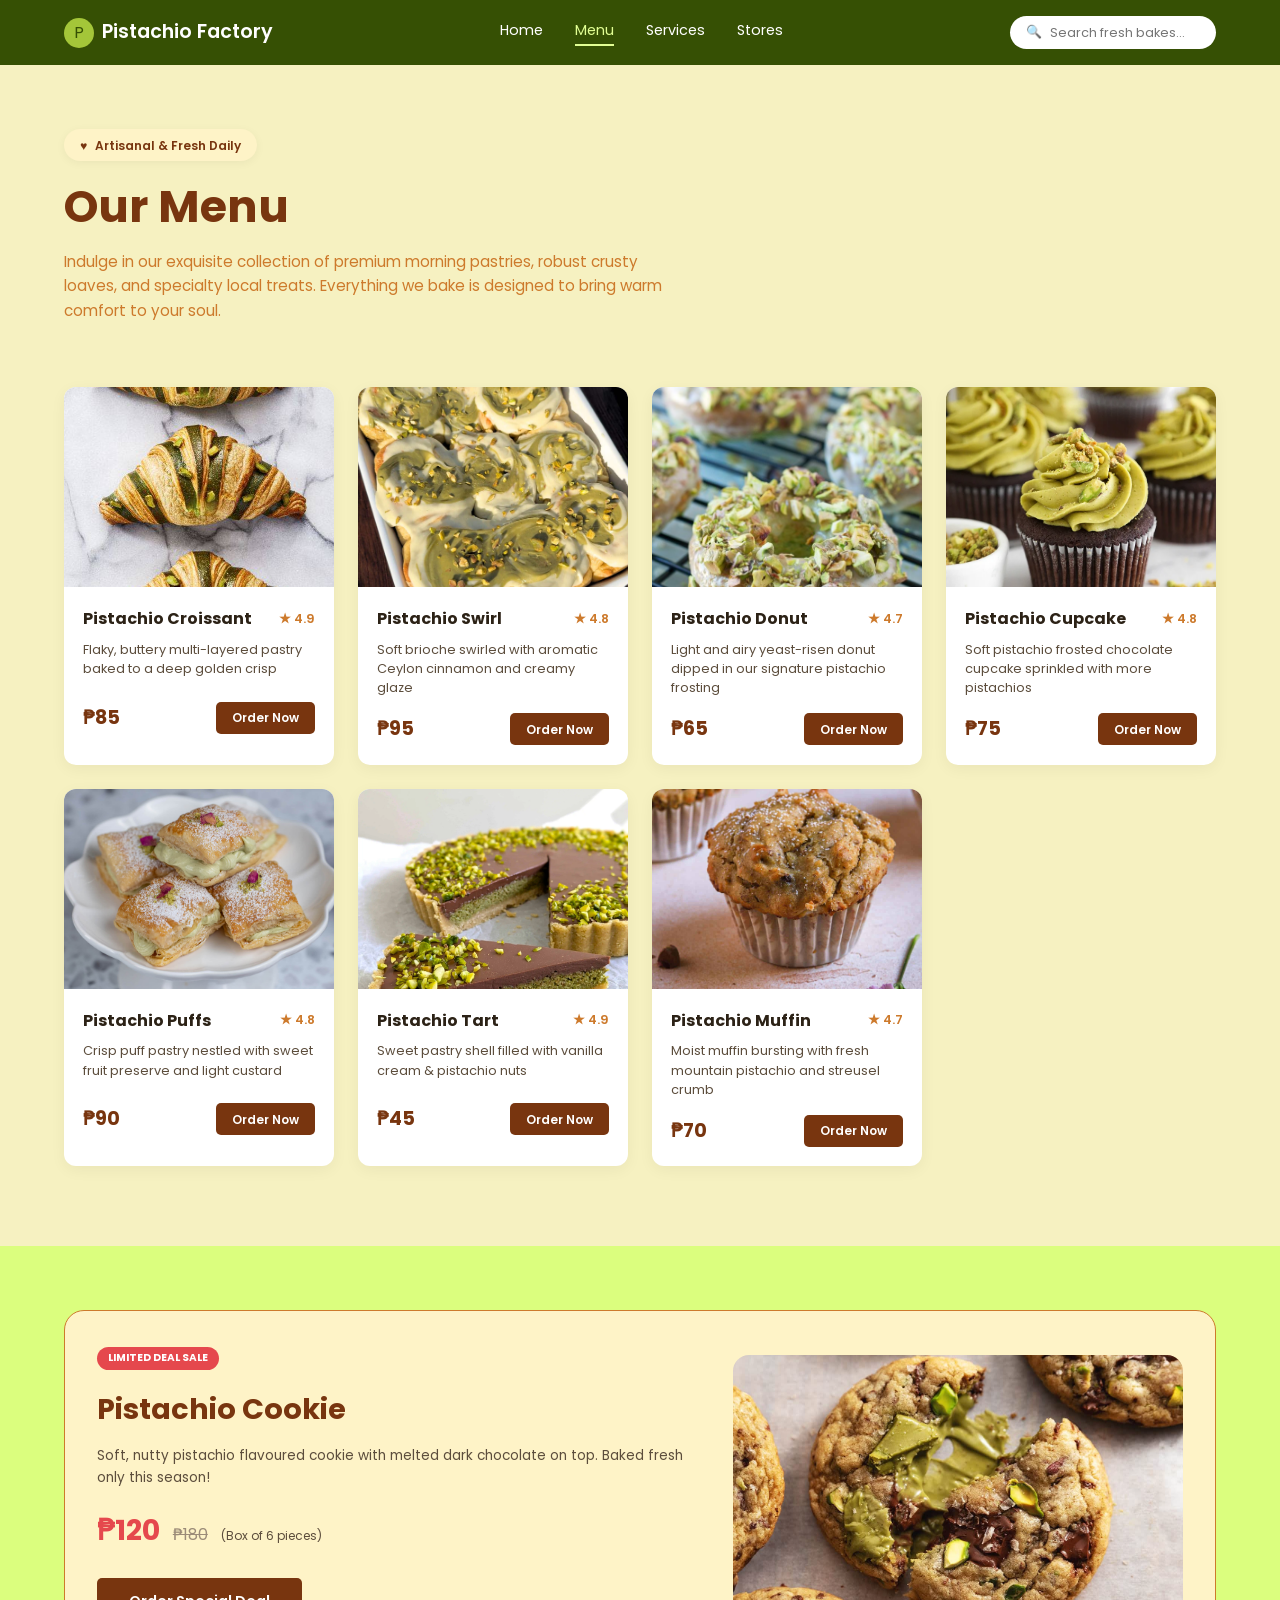
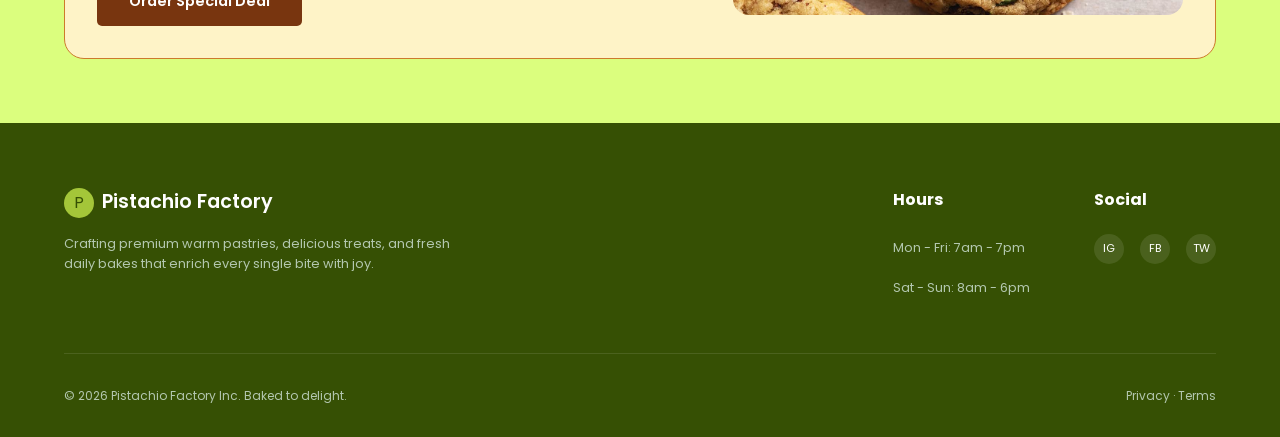
==== Menu.html @ c702846c "Add files via upload" ====
<!DOCTYPE html>
<html lang="en">
<head>
    <meta charset="UTF-8">
    <meta name="viewport" content="width=device-width, initial-scale=1.0">
    <title>Menu | Pistachio Factory</title>
    <link rel="stylesheet" href="styles.css">
    <link rel="preconnect" href="https://fonts.googleapis.com">
    <link rel="preconnect" href="https://fonts.gstatic.com" crossorigin>
    <link href="https://fonts.googleapis.com/css2?family=Poppins:wght@400;500;600;700&display=swap" rel="stylesheet">
</head>
<body class="">
    <header class="header">
        <a href="index.html" class="logo-container">
            <div class="logo-icon">P</div>
            <h1 class="logo-text">Pistachio Factory</h1>
        </a>
        <nav class="nav-links">
            <a href="index.html">Home</a>
            <a href="Menu.html" class="active">Menu</a>
            <a href="Services.html">Services</a>
            <a href="Stores.html">Stores</a>
        </nav>
        <div class="header-actions">
            <div class="search-bar">
                <span class="search-icon">🔍</span>
                <input type="text" placeholder="Search fresh bakes...">
            </div>
            <div class="mobile-menu-toggle">
                <span></span>
                <span></span>
                <span></span>
            </div>
        </div>
    </header>
    <section class="page-hero">
        <div class="badge"><span class="badge-icon">♥</span> Artisanal &amp; Fresh Daily</div>
        <h2>Our Menu</h2>
        <p>Indulge in our exquisite collection of premium morning pastries, robust crusty loaves, and specialty local treats. Everything we bake is designed to bring warm comfort to your soul.</p>
    </section>
    <section class="menu-section">
        <div class="menu-grid">
            <article class="product-card menu-card">
                <div class="card-image">
                    <img src="images/pistachio_croissant.png" alt="Pistachio Croissant">
                </div>
                <div class="card-content">
                    <div class="card-header">
                        <h3>Pistachio Croissant</h3>
                        <span class="rating">★ 4.9</span>
                    </div>
                    <p>Flaky, buttery multi-layered pastry baked to a deep golden crisp</p>
                    <div class="card-footer">
                        <span class="price">₱85</span>
                        <a href="#" class="btn btn-small">Order Now</a>
                    </div>
                </div>
            </article>
            <article class="product-card menu-card">
                <div class="card-image">
                    <img src="images/cinnamon-swirl.png" alt="Pistachio Swirl">
                </div>
                <div class="card-content">
                    <div class="card-header">
                        <h3>Pistachio Swirl</h3>
                        <span class="rating">★ 4.8</span>
                    </div>
                    <p>Soft brioche swirled with aromatic Ceylon cinnamon and creamy glaze</p>
                    <div class="card-footer">
                        <span class="price">₱95</span>
                        <a href="#" class="btn btn-small">Order Now</a>
                    </div>
                </div>
            </article>
            <article class="product-card menu-card">
                <div class="card-image">
                    <img src="images/pistachio_donut.png" alt="Pistachio Donut">
                </div>
                <div class="card-content">
                    <div class="card-header">
                        <h3>Pistachio Donut</h3>
                        <span class="rating">★ 4.7</span>
                    </div>
                    <p>Light and airy yeast-risen donut dipped in our signature pistachio frosting</p>
                    <div class="card-footer">
                        <span class="price">₱65</span>
                        <a href="#" class="btn btn-small">Order Now</a>
                    </div>
                </div>
            </article>
            <article class="product-card menu-card">
                <div class="card-image">
                    <img src="images/pistachio_cupcake.png" alt="Pistachio Cupcake">
                </div>
                <div class="card-content">
                    <div class="card-header">
                        <h3>Pistachio Cupcake</h3>
                        <span class="rating">★ 4.8</span>
                    </div>
                    <p>Soft pistachio frosted chocolate cupcake sprinkled with more pistachios</p>
                    <div class="card-footer">
                        <span class="price">₱75</span>
                        <a href="#" class="btn btn-small">Order Now</a>
                    </div>
                </div>
            </article>
            <article class="product-card menu-card">
                <div class="card-image">
                    <img src="images/pistachio_puffs.png" alt="Pistachio Puffs">
                </div>
                <div class="card-content">
                    <div class="card-header">
                        <h3>Pistachio Puffs</h3>
                        <span class="rating">★ 4.8</span>
                    </div>
                    <p>Crisp puff pastry nestled with sweet fruit preserve and light custard</p>
                    <div class="card-footer">
                        <span class="price">₱90</span>
                        <a href="#" class="btn btn-small">Order Now</a>
                    </div>
                </div>
            </article>
            <article class="product-card menu-card">
                <div class="card-image">
                    <img src="images/pistachio_tart.png" alt="Pistachio Tart">
                </div>
                <div class="card-content">
                    <div class="card-header">
                        <h3>Pistachio Tart</h3>
                        <span class="rating">★ 4.9</span>
                    </div>
                    <p>Sweet pastry shell filled with vanilla cream & pistachio nuts</p>
                    <div class="card-footer">
                        <span class="price">₱45</span>
                        <a href="#" class="btn btn-small">Order Now</a>
                    </div>
                </div>
            </article>
            <article class="product-card menu-card">
                <div class="card-image">
                    <img src="images/pistachio_muffin.png" alt="Pistachio Muffin">
                </div>
                <div class="card-content">
                    <div class="card-header">
                        <h3>Pistachio Muffin</h3>
                        <span class="rating">★ 4.7</span>
                    </div>
                    <p>Moist muffin bursting with fresh mountain pistachio and streusel crumb</p>
                    <div class="card-footer">
                        <span class="price">₱70</span>
                        <a href="#" class="btn btn-small">Order Now</a>
                    </div>
                </div>
            </article>
        </div>
    </section>
    <section class="deal-section">
        <div class="deal-card">
            <div class="deal-info">
                <span class="deal-tag">LIMITED DEAL SALE</span>
                <h3>Pistachio Cookie</h3>
                <p>Soft, nutty pistachio flavoured cookie with melted dark chocolate on top. Baked fresh only this season!</p>
                <div class="deal-price">
                    <span class="price">₱120</span>
                    <span class="old-price">₱180</span>
                    <span class="deal-note">(Box of 6 pieces)</span>
                </div>
                <a href="#" class="btn btn-primary">Order Special Deal</a>
            </div>
            <div class="deal-image">
                <img src="images/pistachio_cookie.png" alt="Pistachio Cookie">
            </div>
        </div>
    </section>
    <footer class="footer">
        <div class="footer-content">
            <div class="footer-brand">
                <div class="logo-container">
                    <div class="logo-icon">P</div>
                    <h1 class="logo-text">Pistachio Factory</h1>
                </div>
                <p>Crafting premium warm pastries, delicious treats, and fresh daily bakes that enrich every single bite with joy.</p>
            </div>
            <div class="footer-links">
                <div class="link-column footer-hours">
                    <h4>Hours</h4>
                    <p>Mon - Fri: 7am - 7pm</p>
                    <p>Sat - Sun: 8am - 6pm</p>
                </div>
                <div class="link-column">
                    <h4>Social</h4>
                    <div class="social-icons">
                        <a href="#">IG</a>
                        <a href="#">FB</a>
                        <a href="#">TW</a>
                    </div>
                </div>
            </div>
        </div>
        <div class="footer-bottom">
            <p>© 2026 Pistachio Factory Inc. Baked to delight.</p>
            <p>Privacy · Terms</p>
        </div>
    </footer>

</body>
</html>
---- styles.css ----
/* --- Global Styles & Variables --- */
:root {
    --dark-green: #365004;
    /* --- Updated to match the softer, paler green on the left --- */
    --light-green-gradient-start: #E1FE94; 
    --light-green-gradient-end: #ABCF49;
    --cream-bg: #F6F1C1;
    --text-dark: #2c2216;
    --text-muted: #5c4d3c;
    --btn-maroon: #78350F;
    --btn-orange: #cd7a2c;
    --white: #ffffff;
    --font-main: 'Poppins', sans-serif;
}

* {
    margin: 0;
    padding: 0;
    box-sizing: border-box;
}

body {
    font-family: var(--font-main);
    color: var(--text-dark);
    line-height: 1.6;
    background-color: var(--cream-bg);
}

a {
    text-decoration: none;
    color: inherit;
}

/* --- Header --- */
.header {
    background-color: var(--dark-green);
    color: var(--white);
    display: flex;
    justify-content: space-between;
    align-items: center;
    padding: 1rem 5%;
    position: sticky;
    top: 0;
    z-index: 100;
}

.logo-container {
    display: flex;
    align-items: center;
    gap: 0.5rem;
}

.logo-icon {
    background-color: #a4c639;
    color: var(--dark-green);
    width: 30px;
    height: 30px;
    border-radius: 50%;
    display: flex;
    justify-content: center;
    align-items: center;
    font-size: 1rem;
}

.logo-text {
    font-size: 1.2rem;
    font-weight: 600;
}

.nav-links {
    display: flex;
    gap: 2rem;
    font-size: 0.9rem;
}

.nav-links a:hover {
    color: #a4c639;
}

.header-actions {
    display: flex;
    align-items: center;
    gap: 1rem;
}

.search-bar {
    background-color: var(--white);
    border-radius: 20px;
    padding: 0.4rem 1rem;
    display: flex;
    align-items: center;
    gap: 0.5rem;
}

.search-icon {
    font-size: 0.8rem;
    color: #888;
}

.search-bar input {
    border: none;
    outline: none;
    font-family: var(--font-main);
    font-size: 0.8rem;
    color: var(--text-dark);
    width: 150px;
}

.mobile-menu-toggle {
    display: none;
    flex-direction: column;
    gap: 5px;
    cursor: pointer;
}

.mobile-menu-toggle span {
    width: 25px;
    height: 2px;
    background-color: var(--white);
}

/* --- Hero --- */
.hero {
    background: linear-gradient(135deg, var(--light-green-gradient-start) 0%, var(--light-green-gradient-end) 100%);
    padding: 6rem 5%;
    display: flex;
    align-items: center;
    justify-content: space-between;
    gap: 3rem;
    min-height: 80vh;
}

.hero-content {
    flex: 1;
    max-width: 550px;
}

.badge {
    display: inline-flex;
    align-items: center;
    gap: 0.5rem;
    background-color: #FEF3C7;
    padding: 0.4rem 1rem;
    border-radius: 20px;
    font-size: 0.75rem;
    font-weight: 600;
    color: var(--btn-maroon);
    margin-bottom: 1.5rem;
    box-shadow: 0 2px 10px rgba(0,0,0,0.05);
}

.hero-content h2 {
    font-size: 3.2rem;
    line-height: 1.2;
    color: var(--btn-maroon);
    margin-bottom: 1.5rem;
}

.hero-content p {
    font-size: 1rem;
    color: var(--text-muted);
    margin-bottom: 2.5rem;
}

.btn {
    padding: 0.8rem 2rem;
    border: none;
    border-radius: 5px;
    font-family: var(--font-main);
    font-weight: 600;
    font-size: 0.9rem;
    cursor: pointer;
    transition: transform 0.2s ease, opacity 0.2s ease;
}

.btn:hover {
    transform: translateY(-2px);
    opacity: 0.9;
}

.btn-primary {
    background-color: var(--btn-maroon);
    color: var(--white);
}

.hero-image {
    flex: 1;
    display: flex;
    justify-content: center;
    position: relative;
}

.hero-image img {
    width: 100%;
    max-width: 550px;
    border-radius: 20px;
    box-shadow: 0 10px 30px rgba(0,0,0,0.1);
    object-fit: cover;
}

/* --- Products --- */
.products-section {
    padding: 5rem 5%;
    background-color: var(--cream-bg);
}

.section-header {
    text-align: center;
    margin-bottom: 3rem;
}

.section-header h2 {
    font-size: 2rem;
    color: var(--btn-maroon);
    margin-bottom: 0.5rem;
}

.section-header p {
    color: var(--text-muted);
    font-size: 0.9rem;
}

.product-grid {
    display: grid;
    grid-template-columns: repeat(4, 1fr);
    gap: 1.5rem;
}

.product-card {
    background-color: var(--white);
    border-radius: 12px;
    overflow: hidden;
    box-shadow: 0 4px 15px rgba(0,0,0,0.05);
    transition: transform 0.3s ease;
}

.product-card:hover {
    transform: translateY(-5px);
}

.card-image {
    width: 100%;
    height: 200px;
    overflow: hidden;
}

.card-image img {
    width: 100%;
    height: 100%;
    object-fit: cover;
}

.card-content {
    padding: 1.2rem;
}

.card-header {
    display: flex;
    justify-content: space-between;
    align-items: center;
    margin-bottom: 0.5rem;
}

.card-header h3 {
    font-size: 1rem;
    color: var(--text-dark);
}

.rating {
    font-size: 0.8rem;
    color: var(--btn-orange);
    font-weight: 600;
}

.card-content p {
    font-size: 0.8rem;
    color: var(--text-muted);
    line-height: 1.5;
}

.cta-section {
    padding: 4rem 5%;
    text-align: center;
    background-color: var(--cream-bg);
}

.cta-section h2 {
    font-size: 1.8rem;
    color: var(--btn-maroon);
    margin-bottom: 1.5rem;
}

.btn-secondary {
    background-color: var(--btn-orange);
    color: var(--white);
    padding: 1rem 2.5rem;
}

/* --- Footer --- */
.footer {
    background-color: var(--dark-green);
    color: var(--white);
    padding: 4rem 5% 2rem;
}

.footer-content {
    display: flex;
    justify-content: space-between;
    margin-bottom: 3rem;
    flex-wrap: wrap;
    gap: 2rem;
}

.footer-brand {
    max-width: 400px;
}

.footer-brand .logo-container {
    margin-bottom: 1rem;
}

.footer-brand p {
    font-size: 0.8rem;
    color: #b3c7af;
    line-height: 1.6;
}

.footer-links {
    display: flex;
    gap: 4rem;
}

.link-column {
    display: flex;
    flex-direction: column;
    gap: 0.8rem;
}

.link-column h4 {
    font-size: 1rem;
    margin-bottom: 0.5rem;
    color: var(--white);
}

.link-column a {
    font-size: 0.8rem;
    color: #b3c7af;
    transition: color 0.2s ease;
}

.link-column a:hover {
    color: var(--white);
}

.social-icons {
    display: flex;
    gap: 1rem;
}

.social-icons a {
    display: flex;
    justify-content: center;
    align-items: center;
    width: 30px;
    height: 30px;
    border-radius: 50%;
    background-color: rgba(255,255,255,0.1);
    font-size: 0.7rem;
    color: var(--white);
}

.footer-bottom {
    display: flex;
    justify-content: space-between;
    border-top: 1px solid rgba(255,255,255,0.1);
    padding-top: 2rem;
    font-size: 0.75rem;
    color: #b3c7af;
}

/* --- Mobile and Tabley stuff --- */
@media (max-width: 1024px) {
    .product-grid {
        grid-template-columns: repeat(2, 1fr);
    }
}

@media (max-width: 768px) {
    /* Header */
    .nav-links, .search-bar {
        display: none; 
    }
    
    .mobile-menu-toggle {
        display: flex; 
    }

    /* Hero */
    .hero {
        flex-direction: column;
        text-align: center;
        padding: 4rem 5%;
        min-height: auto;
    }

    .hero-content h2 {
        font-size: 2.2rem;
    }

    .hero-image img {
        max-width: 100%;
        margin-top: 2rem;
    }

    /* Products */
    .product-grid {
        grid-template-columns: 1fr; 
    }

    /* Footer */
    .footer-content {
        flex-direction: column;
        gap: 2rem;
    }
    
    .footer-links {
        gap: 2rem;
    }

    .footer-bottom {
        flex-direction: column;
        gap: 1rem;
        text-align: center;
    }
}

/* =====================================================
   Shared additions for Menu / Services / Stores pages
   ===================================================== */

/* Active nav link + link-style buttons */
.nav-links a.active {
    color: #E1FE94;
    border-bottom: 2px solid #E1FE94;
    padding-bottom: 2px;
}

a.btn {
    display: inline-block;
    text-decoration: none;
}

.footer-hours p {
    font-size: 0.8rem;
    color: #b3c7af;
    margin-bottom: 0.4rem;
}

.footer-hours h4 {
    font-size: 1rem;
    margin-bottom: 0.8rem;
}

.link-column h4 a {
    color: var(--white);
}

/* --- Page intro (Menu, Services) --- */
.page-hero {
    padding: 4rem 5% 3rem;
    background-color: var(--cream-bg);
}

.page-hero h2 {
    font-size: 2.8rem;
    line-height: 1.2;
    color: var(--btn-maroon);
    margin-bottom: 1rem;
}

.page-hero p {
    max-width: 620px;
    font-size: 0.95rem;
    color: var(--btn-orange);
}

.page-hero .badge {
    margin-bottom: 1.2rem;
}

/* --- Menu page --- */
.menu-section {
    padding: 1rem 5% 5rem;
    background-color: var(--cream-bg);
}

.menu-grid {
    display: grid;
    grid-template-columns: repeat(4, 1fr);
    gap: 1.5rem;
}

.card-image {
    background: linear-gradient(135deg, #E1FE94, #ABCF49);
}

.menu-card .card-content p {
    min-height: 3.6em;
}

.card-footer {
    display: flex;
    justify-content: space-between;
    align-items: center;
    margin-top: 1rem;
}

.price {
    font-size: 1.2rem;
    font-weight: 700;
    color: var(--btn-maroon);
}

.btn-small {
    padding: 0.4rem 1rem;
    font-size: 0.75rem;
    background-color: var(--btn-maroon);
    color: var(--white);
}

.deal-section {
    background-color: #DBFE7E;
    padding: 4rem 5%;
}

.deal-card {
    background-color: #FEF3C7;
    border: 1px solid var(--btn-orange);
    border-radius: 20px;
    padding: 2rem;
    display: flex;
    align-items: center;
    justify-content: space-between;
    gap: 2rem;
}

.deal-info {
    flex: 1;
}

.deal-tag {
    display: inline-block;
    background-color: #e5484d;
    color: var(--white);
    font-size: 0.65rem;
    font-weight: 700;
    padding: 0.2rem 0.7rem;
    border-radius: 20px;
    margin-bottom: 1rem;
}

.deal-info h3 {
    font-size: 1.8rem;
    color: var(--btn-maroon);
    margin-bottom: 0.8rem;
}

.deal-info p {
    font-size: 0.85rem;
    color: var(--text-muted);
    margin-bottom: 1.2rem;
}

.deal-price {
    display: flex;
    align-items: baseline;
    gap: 0.8rem;
    margin-bottom: 1.5rem;
}

.deal-price .price {
    font-size: 1.8rem;
    color: #e5484d;
}

.old-price {
    text-decoration: line-through;
    color: #9b8b78;
}

.deal-note {
    font-size: 0.75rem;
    color: var(--text-muted);
}

.deal-image {
    flex: 1;
    max-width: 450px;
    height: 260px;
    border-radius: 16px;
    overflow: hidden;
    background: linear-gradient(135deg, #E1FE94, #ABCF49);
}

.deal-image img {
    width: 100%;
    height: 100%;
    object-fit: cover;
    display: block;
}

/* --- Services page --- */
.services-page .page-hero {
    background-color: #FBF3EC;
}

.services-showcase {
    background-color: #F6F1C1;
    padding: 3.5rem 5% 4rem;
}

.services-showcase h3,
.collab-section h3 {
    font-size: 1.4rem;
    color: var(--btn-maroon);
    margin-bottom: 1.5rem;
}

.service-grid {
    display: grid;
    grid-template-columns: repeat(3, 1fr);
    gap: 1.5rem;
}

.service-card {
    background-color: var(--white);
    border-radius: 12px;
    overflow: hidden;
    box-shadow: 0 4px 15px rgba(0,0,0,0.05);
}

.service-card .card-image {
    height: 170px;
}

.service-card .card-content {
    padding: 1rem 1.2rem 1.2rem;
}

.service-title {
    display: flex;
    align-items: center;
    gap: 0.6rem;
    margin-bottom: 0.4rem;
}

.service-icon {
    width: 28px;
    height: 28px;
    border-radius: 8px;
    background-color: #FEF3C7;
    display: flex;
    justify-content: center;
    align-items: center;
    font-size: 0.85rem;
}

.service-title h4 {
    font-size: 0.95rem;
    color: var(--btn-maroon);
}

.collab-section {
    background-color: #FBF3EC;
    padding: 4rem 5%;
    display: grid;
    grid-template-columns: 1fr 1.4fr;
    gap: 3rem;
    align-items: start;
}

.collab-section > div > p {
    font-size: 0.9rem;
    color: var(--btn-orange);
    margin-bottom: 1.5rem;
}

.contact-card {
    background-color: var(--white);
    border-radius: 12px;
    padding: 1.2rem 1.5rem;
    box-shadow: 0 4px 15px rgba(0,0,0,0.05);
    font-size: 0.85rem;
    color: var(--btn-maroon);
}

.contact-card .contact-row {
    margin-bottom: 0.7rem;
}

.contact-card .hours {
    border-top: 1px solid #eee;
    padding-top: 0.8rem;
    margin-top: 0.8rem;
    font-size: 0.8rem;
}

.contact-card .hours strong {
    display: block;
    margin-bottom: 0.3rem;
}

.coordinator {
    background-color: var(--white);
    border-radius: 12px;
    padding: 1.2rem 1.5rem;
    margin-bottom: 1rem;
    box-shadow: 0 4px 15px rgba(0,0,0,0.05);
}

.coordinator-top {
    display: flex;
    align-items: center;
    gap: 0.8rem;
    margin-bottom: 0.6rem;
}

.avatar {
    width: 40px;
    height: 40px;
    border-radius: 50%;
    background-color: var(--dark-green);
    color: #E1FE94;
    display: flex;
    justify-content: center;
    align-items: center;
    font-weight: 600;
    font-size: 0.9rem;
    flex-shrink: 0;
    overflow: hidden;
}

.avatar img {
    width: 100%;
    height: 100%;
    object-fit: cover;
}

.coordinator h4 {
    font-size: 0.95rem;
    color: var(--btn-maroon);
    line-height: 1.2;
}

.coordinator .role {
    font-size: 0.75rem;
    font-weight: 600;
    color: var(--btn-orange);
}

.coordinator p {
    font-size: 0.8rem;
    color: var(--text-muted);
}

/* --- Stores page --- */
.stores-banner {
    background-color: #DBFE7E;
    padding: 2.5rem 5%;
}

.stores-banner h2 {
    font-size: 2.2rem;
    color: var(--btn-maroon);
}

.stores-banner p {
    color: var(--btn-orange);
    font-size: 0.9rem;
}

.stores-layout {
    background-color: var(--cream-bg);
    padding: 0 5% 4rem;
    display: grid;
    grid-template-columns: 380px 1fr;
    gap: 1.5rem;
    margin-top: 0;
    padding-top: 0;
}

.store-list {
    display: flex;
    flex-direction: column;
    gap: 1rem;
    margin-top: 0.1rem;
}

.store-card {
    background-color: var(--white);
    border: 2px solid transparent;
    border-radius: 12px;
    padding: 1rem 1.2rem;
    box-shadow: 0 4px 15px rgba(0,0,0,0.05);
    cursor: pointer;
    text-align: left;
    font-family: var(--font-main);
    width: 100%;
}

.store-card:focus-visible {
    outline: 2px solid var(--btn-maroon);
    outline-offset: 2px;
}

.store-card.active {
    border-color: var(--btn-orange);
}

.store-card-top {
    display: flex;
    justify-content: space-between;
    align-items: center;
    margin-bottom: 0.3rem;
}

.store-card h4 {
    font-size: 0.95rem;
    color: var(--btn-maroon);
}

.nearest-tag {
    background-color: #FEF3C7;
    color: var(--btn-maroon);
    font-size: 0.6rem;
    font-weight: 700;
    padding: 0.15rem 0.6rem;
    border-radius: 20px;
}

.store-card .address {
    font-size: 0.8rem;
    color: var(--text-muted);
    margin-bottom: 0.5rem;
}

.store-card .meta {
    font-size: 0.75rem;
    color: var(--btn-orange);
    line-height: 1.5;
}

.map-panel {
    position: relative;
    background-color: #B5D6D0;
    border-radius: 16px;
    overflow: hidden;
    min-height: 560px;
    margin-top: 0.1rem;
}

.map-status {
    position: absolute;
    top: 0.8rem;
    left: 0.8rem;
    background-color: var(--white);
    border-radius: 20px;
    padding: 0.35rem 0.9rem;
    font-size: 0.7rem;
    font-weight: 600;
    color: var(--btn-maroon);
    z-index: 2;
    display: flex;
    align-items: center;
    gap: 0.4rem;
}

.map-status::before {
    content: "";
    width: 6px;
    height: 6px;
    background-color: #2faa5e;
    border-radius: 50%;
}

.map-panel svg {
    width: 100%;
    height: 100%;
    display: block;
    position: absolute;
    inset: 0;
}

.land {
    fill: #C49A6C;
}

.pin circle {
    fill: var(--btn-maroon);
    stroke: var(--white);
    stroke-width: 2;
    transition: fill 0.2s ease;
}

.pin.active circle {
    fill: var(--btn-orange);
}

.pin text {
    font-family: var(--font-main);
    font-size: 11px;
    font-weight: 600;
    fill: var(--btn-maroon);
}

.pin .label-bg {
    fill: var(--white);
    stroke: none;
}

.pin {
    cursor: pointer;
}

/* --- Responsive for new pages --- */
@media (max-width: 1024px) {
    .menu-grid {
        grid-template-columns: repeat(2, 1fr);
    }
    .stores-layout {
        grid-template-columns: 320px 1fr;
    }
}

@media (max-width: 768px) {
    .menu-grid,
    .service-grid {
        grid-template-columns: 1fr;
    }
    .page-hero h2 {
        font-size: 2.2rem;
    }
    .deal-card {
        flex-direction: column;
        align-items: stretch;
    }
    .deal-image {
        max-width: 100%;
    }
    .collab-section {
        grid-template-columns: 1fr;
    }
    .stores-layout {
        grid-template-columns: 1fr;
    }
    .map-panel {
        min-height: 420px;
    }
}
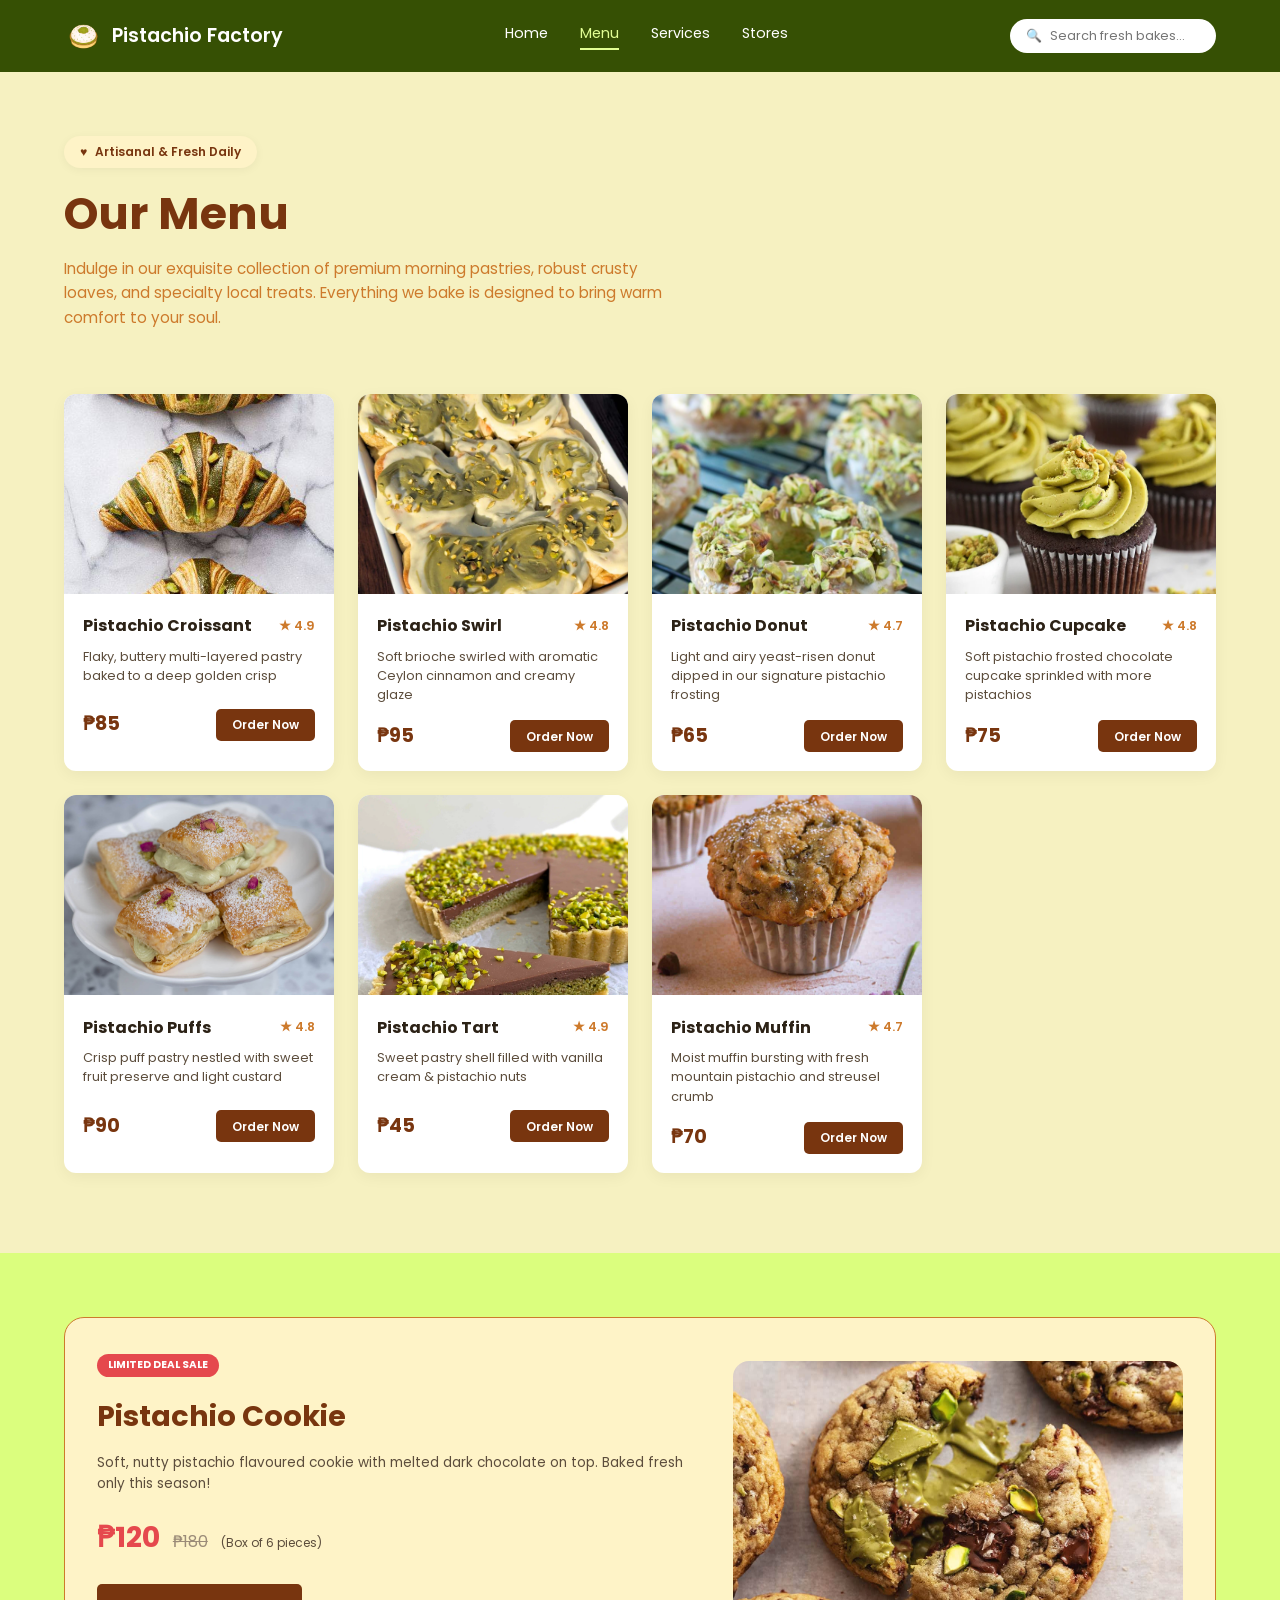
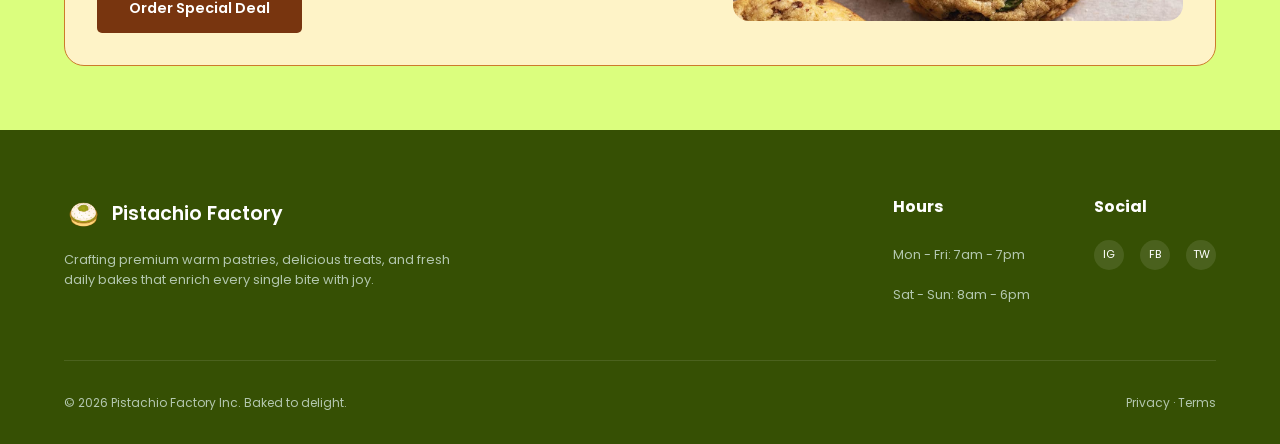
==== commit 4d7deb19: "Add files via upload" ====
--- a/Menu.html
+++ b/Menu.html
@@ -12,7 +12,7 @@
 <body class="">
     <header class="header">
         <a href="index.html" class="logo-container">
-            <div class="logo-icon">P</div>
+            <img src="images/icon.png" alt="Pistachio Factory logo" class="logo-icon">
             <h1 class="logo-text">Pistachio Factory</h1>
         </a>
         <nav class="nav-links">
@@ -176,7 +176,7 @@
         <div class="footer-content">
             <div class="footer-brand">
                 <div class="logo-container">
-                    <div class="logo-icon">P</div>
+                    <img src="images/icon.png" alt="Pistachio Factory logo" class="logo-icon">
                     <h1 class="logo-text">Pistachio Factory</h1>
                 </div>
                 <p>Crafting premium warm pastries, delicious treats, and fresh daily bakes that enrich every single bite with joy.</p>
--- a/styles.css
+++ b/styles.css
@@ -51,15 +51,11 @@
 }
 
 .logo-icon {
-    background-color: #a4c639;
-    color: var(--dark-green);
-    width: 30px;
-    height: 30px;
-    border-radius: 50%;
-    display: flex;
-    justify-content: center;
-    align-items: center;
-    font-size: 1rem;
+    width: 40px;
+    height: 40px;
+    object-fit: contain;
+    flex-shrink: 0;
+    display: block;
 }
 
 .logo-text {
